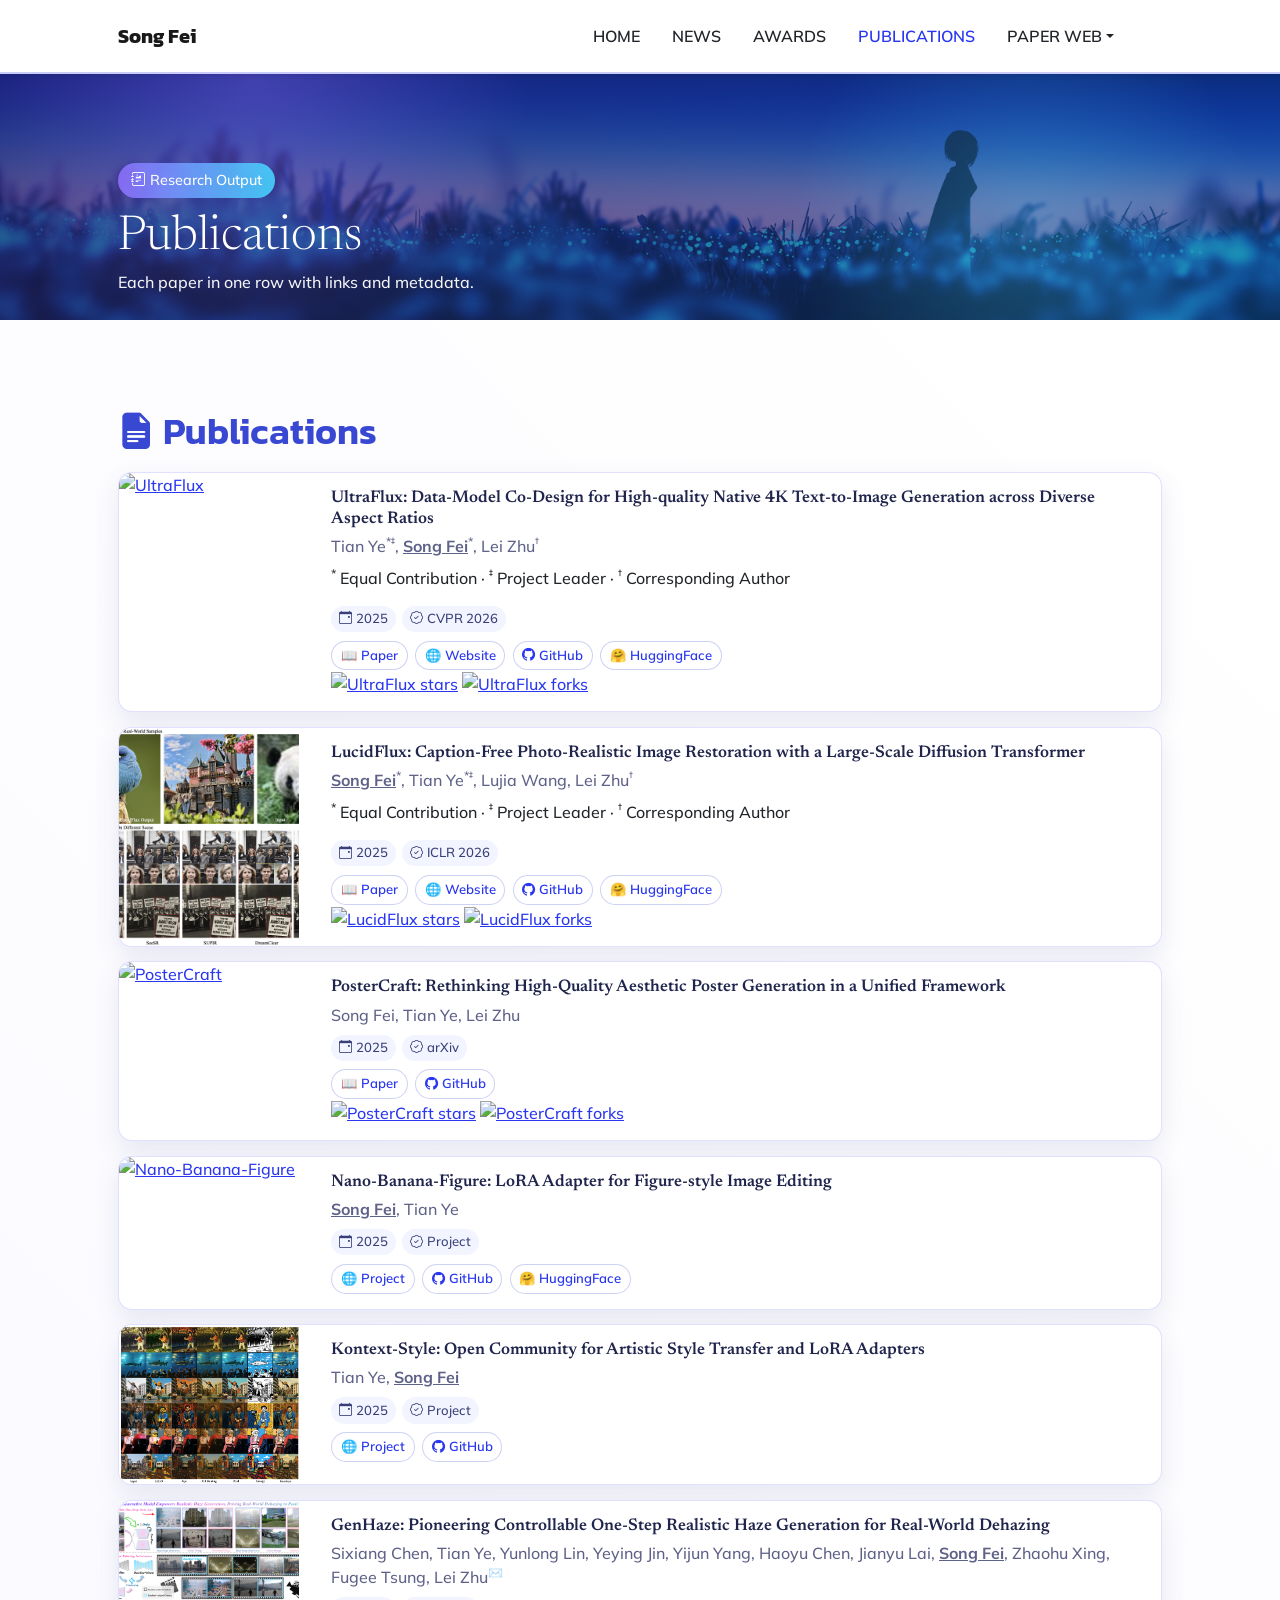
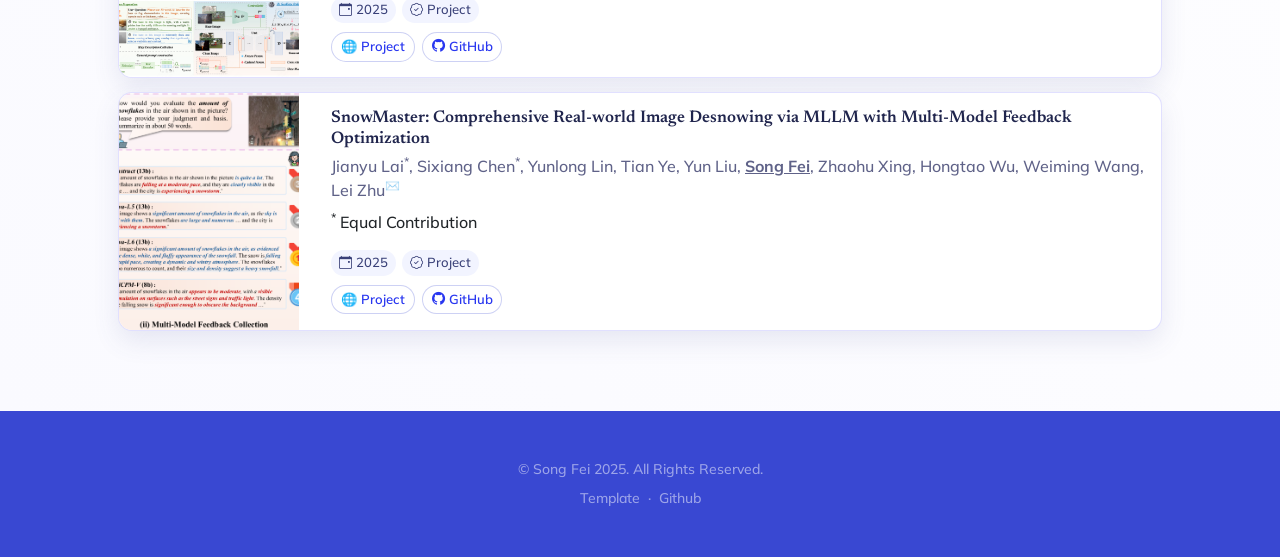
==== publications.html @ 61ed1a5d "update" ====
<!DOCTYPE html>
<html lang="en">

<head>
    <meta charset="utf-8" />
    <meta name="viewport" content="width=device-width, initial-scale=1, shrink-to-fit=no" />
    <meta name="description" content="Publications of Song Fei" />
    <meta name="author" content="Song Fei" />
    <title id="title"></title>

    <link rel="icon" type="image/x-icon" href="static/assets/favicon.ico" />
    <link href="https://cdn.jsdelivr.net/npm/bootstrap-icons@1.5.0/font/bootstrap-icons.css" rel="stylesheet" />
    <link rel="preconnect" href="https://fonts.gstatic.com" />
    <link href="https://fonts.googleapis.com/css2?family=Newsreader:ital,wght@0,600;1,600&amp;display=swap" rel="stylesheet" />
    <link href="https://fonts.googleapis.com/css2?family=Mulish:ital,wght@0,300;0,500;0,600;0,700;1,300;1,500;1,600;1,700&amp;display=swap" rel="stylesheet" />
    <link href="https://fonts.googleapis.com/css2?family=Kanit:ital,wght@0,400;1,400&amp;display=swap" rel="stylesheet" />

    <link type="text/css" href="static/css/styles.css" rel="stylesheet" />
    <link type="text/css" href="static/css/main.css" rel="stylesheet" />

    <script type="text/javascript" src="static/js/bootstrap.bundle.min.js"></script>
    <script src="https://polyfill.io/v3/polyfill.min.js?features=es6"></script>
    <script type="text/javascript" src="static/js/marked.min.js"></script>
    <script type="text/javascript" src="static/js/mathjax-config.js"></script>
    <script type="text/javascript" id="MathJax-script" src="https://cdn.jsdelivr.net/npm/mathjax@3/es5/tex-svg.js"></script>
    <script type="text/javascript" src="static/js/js-yaml.min.js"></script>
    <script type="text/javascript" src="static/js/scripts.js"></script>
</head>

<body class="page-shell">
    <nav class="header navbar navbar-expand-lg navbar-light fixed-top shadow-sm" id="mainNav">
        <div class="container px-5">
            <a id="page-top-title" class="navbar-brand fw-bold" href="index.html"></a>
            <button class="navbar-toggler" type="button" data-bs-toggle="collapse" data-bs-target="#navbarResponsive"
                aria-controls="navbarResponsive" aria-expanded="false" aria-label="Toggle navigation">
                MENU <i class="bi-list"></i>
            </button>
            <div class="collapse navbar-collapse" id="navbarResponsive">
                <ul class="navbar-nav ms-auto me-4 my-3 my-lg-0">
                    <li class="nav-item"><a class="nav-link me-lg-3" href="index.html#home">HOME</a></li>
                    <li class="nav-item"><a class="nav-link me-lg-3" href="index.html#news">NEWS</a></li>
                    <li class="nav-item"><a class="nav-link me-lg-3" href="index.html#awards">AWARDS</a></li>
                    <li class="nav-item"><a class="nav-link me-lg-3" data-nav href="publications.html">PUBLICATIONS</a></li>
                    <li class="nav-item dropdown">
                        <a class="nav-link dropdown-toggle me-lg-3" href="#" id="paperWebDropdown" role="button" data-bs-toggle="dropdown" aria-expanded="false">PAPER WEB</a>
                        <ul class="dropdown-menu dropdown-menu-end" aria-labelledby="paperWebDropdown">
                            <li><a class="dropdown-item" href="https://w2genai-lab.github.io/UltraFlux/" target="_blank">UltraFlux</a></li>
                            <li><a class="dropdown-item" href="https://w2genai-lab.github.io/LucidFlux/" target="_blank">LucidFlux</a></li>
                            <li><a class="dropdown-item" href="https://arxiv.org/abs/2506.10741" target="_blank">PosterCraft</a></li>
                            <li><a class="dropdown-item" href="https://w2genai-lab.github.io/Nano-Banana-Figure" target="_blank">Nano-Banana-Figure</a></li>
                            <li><a class="dropdown-item" href="https://w2genai-lab.github.io/Kontext-Style/" target="_blank">Kontext-Style</a></li>
                            <li><a class="dropdown-item" href="https://github.com/Ephemeral182" target="_blank">GenHaze</a></li>
                            <li><a class="dropdown-item" href="https://github.com/alexlai2860/SnowMaster.git" target="_blank">SnowMaster</a></li>
                        </ul>
                    </li>
                </ul>
            </div>
        </div>
    </nav>

    <section class="top-section fancy-hero small-hero" style="background-image: url('static/assets/img/background.jpeg');">
        <div class="top-section-content">
            <div class="container px-5 hero-content">
                <span class="hero-chip"><i class="bi bi-journal-richtext"></i> Research Output</span>
                <h1 class="text-white display-5 lh-1">Publications</h1>
                <p class="text-white hero-subtitle">Each paper in one row with links and metadata.</p>
            </div>
        </div>
    </section>

    <section class="bg-gradient-primary-to-secondary-light mt5 md5" id="publications">
        <div class="container px-5">
            <header>
                <h2><i class="bi bi-file-earmark-text-fill"></i> Publications</h2>
            </header>
            <main id="publications-list" class="publication-list" data-source="manual">
                <article class="paper-row">
                    <a class="paper-thumb image-wrapper" href="https://w2genai-lab.github.io/UltraFlux/" target="_blank" rel="noopener noreferrer" data-description="CVPR 2026">
                        <img src="static/assets/gallery/ultraflux.jpg" alt="UltraFlux">
                    </a>
                    <div class="paper-content">
                        <h3 class="paper-title"><a href="https://w2genai-lab.github.io/UltraFlux/" target="_blank" rel="noopener noreferrer">UltraFlux: Data-Model Co-Design for High-quality Native 4K Text-to-Image Generation across Diverse Aspect Ratios</a></h3>
                        <p class="paper-authors">Tian Ye<sup>*‡</sup>, <strong><u>Song Fei</u></strong><sup>*</sup>, Lei Zhu<sup>†</sup></p>
                        <p class="paper-author-notes"><sup>*</sup> Equal Contribution · <sup>‡</sup> Project Leader · <sup>†</sup> Corresponding Author</p>
                        <div class="paper-meta">
                            <span class="paper-tag"><i class="bi bi-calendar-event"></i>2025</span>
                            <span class="paper-tag"><i class="bi bi-patch-check"></i>CVPR 2026</span>
                        </div>
                        <div class="paper-actions">
                            <a class="paper-action" href="http://arxiv.org/abs/2509.22414" target="_blank" rel="noopener noreferrer">📖 Paper</a>
                            <a class="paper-action" href="https://w2genai-lab.github.io/UltraFlux/" target="_blank" rel="noopener noreferrer">🌐 Website</a>
                            <a class="paper-action" href="https://github.com/W2GenAI-Lab/UltraFlux" target="_blank" rel="noopener noreferrer"><i class="bi bi-github"></i>GitHub</a>
                            <a class="paper-action" href="https://huggingface.co/Owen777/UltraFlux-v1" target="_blank" rel="noopener noreferrer">🤗 HuggingFace</a>
                        </div>
                        <div class="repo-stats">
                            <a href="https://github.com/W2GenAI-Lab/UltraFlux/stargazers" target="_blank" rel="noopener noreferrer"><img src="https://img.shields.io/github/stars/W2GenAI-Lab/UltraFlux?style=flat-square&logo=github" alt="UltraFlux stars"></a>
                            <a href="https://github.com/W2GenAI-Lab/UltraFlux/network/members" target="_blank" rel="noopener noreferrer"><img src="https://img.shields.io/github/forks/W2GenAI-Lab/UltraFlux?style=flat-square&logo=github" alt="UltraFlux forks"></a>
                        </div>
                    </div>
                </article>

                <article class="paper-row">
                    <a class="paper-thumb image-wrapper" href="https://w2genai-lab.github.io/LucidFlux/" target="_blank" rel="noopener noreferrer" data-description="ICLR 2026">
                        <img src="static/assets/gallery/lucidflux.png" alt="LucidFlux">
                    </a>
                    <div class="paper-content">
                        <h3 class="paper-title"><a href="https://w2genai-lab.github.io/LucidFlux/" target="_blank" rel="noopener noreferrer">LucidFlux: Caption-Free Photo-Realistic Image Restoration with a Large-Scale Diffusion Transformer</a></h3>
                        <p class="paper-authors"><strong><u>Song Fei</u></strong><sup>*</sup>, Tian Ye<sup>*‡</sup>, Lujia Wang, Lei Zhu<sup>†</sup></p>
                        <p class="paper-author-notes"><sup>*</sup> Equal Contribution · <sup>‡</sup> Project Leader · <sup>†</sup> Corresponding Author</p>
                        <div class="paper-meta">
                            <span class="paper-tag"><i class="bi bi-calendar-event"></i>2025</span>
                            <span class="paper-tag"><i class="bi bi-patch-check"></i>ICLR 2026</span>
                        </div>
                        <div class="paper-actions">
                            <a class="paper-action" href="http://arxiv.org/abs/2509.22414" target="_blank" rel="noopener noreferrer">📖 Paper</a>
                            <a class="paper-action" href="https://w2genai-lab.github.io/LucidFlux/" target="_blank" rel="noopener noreferrer">🌐 Website</a>
                            <a class="paper-action" href="https://github.com/W2GenAI-Lab/LucidFlux" target="_blank" rel="noopener noreferrer"><i class="bi bi-github"></i>GitHub</a>
                            <a class="paper-action" href="https://huggingface.co/W2GenAI/LucidFlux" target="_blank" rel="noopener noreferrer">🤗 HuggingFace</a>
                        </div>
                        <div class="repo-stats">
                            <a href="https://github.com/W2GenAI-Lab/LucidFlux/stargazers" target="_blank" rel="noopener noreferrer"><img src="https://img.shields.io/github/stars/W2GenAI-Lab/LucidFlux?style=flat-square&logo=github" alt="LucidFlux stars"></a>
                            <a href="https://github.com/W2GenAI-Lab/LucidFlux/network/members" target="_blank" rel="noopener noreferrer"><img src="https://img.shields.io/github/forks/W2GenAI-Lab/LucidFlux?style=flat-square&logo=github" alt="LucidFlux forks"></a>
                        </div>
                    </div>
                </article>

                <article class="paper-row">
                    <a class="paper-thumb image-wrapper" href="https://arxiv.org/abs/2506.10741" target="_blank" rel="noopener noreferrer" data-description="arXiv 2025">
                        <img src="static/assets/gallery/postercraft.png" alt="PosterCraft">
                    </a>
                    <div class="paper-content">
                        <h3 class="paper-title"><a href="https://arxiv.org/abs/2506.10741" target="_blank" rel="noopener noreferrer">PosterCraft: Rethinking High-Quality Aesthetic Poster Generation in a Unified Framework</a></h3>
                        <p class="paper-authors">Song Fei, Tian Ye, Lei Zhu</p>
                        <div class="paper-meta">
                            <span class="paper-tag"><i class="bi bi-calendar-event"></i>2025</span>
                            <span class="paper-tag"><i class="bi bi-patch-check"></i>arXiv</span>
                        </div>
                        <div class="paper-actions">
                            <a class="paper-action" href="https://arxiv.org/abs/2506.10741" target="_blank" rel="noopener noreferrer">📖 Paper</a>
                            <a class="paper-action" href="https://github.com/W2GenAI-Lab/PosterCraft" target="_blank" rel="noopener noreferrer"><i class="bi bi-github"></i>GitHub</a>
                        </div>
                        <div class="repo-stats">
                            <a href="https://github.com/W2GenAI-Lab/PosterCraft/stargazers" target="_blank" rel="noopener noreferrer"><img src="https://img.shields.io/github/stars/W2GenAI-Lab/PosterCraft?style=flat-square&logo=github" alt="PosterCraft stars"></a>
                            <a href="https://github.com/W2GenAI-Lab/PosterCraft/network/members" target="_blank" rel="noopener noreferrer"><img src="https://img.shields.io/github/forks/W2GenAI-Lab/PosterCraft?style=flat-square&logo=github" alt="PosterCraft forks"></a>
                        </div>
                    </div>
                </article>

                <article class="paper-row">
                    <a class="paper-thumb image-wrapper" href="https://w2genai-lab.github.io/Nano-Banana-Figure" target="_blank" rel="noopener noreferrer" data-description="Project">
                        <img src="static/assets/gallery/nanobanana-figure.png" alt="Nano-Banana-Figure">
                    </a>
                    <div class="paper-content">
                        <h3 class="paper-title"><a href="https://w2genai-lab.github.io/Nano-Banana-Figure" target="_blank" rel="noopener noreferrer">Nano-Banana-Figure: LoRA Adapter for Figure-style Image Editing</a></h3>
                        <p class="paper-authors"><strong><u>Song Fei</u></strong>, Tian Ye</p>
                        <div class="paper-meta">
                            <span class="paper-tag"><i class="bi bi-calendar-event"></i>2025</span>
                            <span class="paper-tag"><i class="bi bi-patch-check"></i>Project</span>
                        </div>
                        <div class="paper-actions">
                            <a class="paper-action" href="https://w2genai-lab.github.io/Nano-Banana-Figure" target="_blank" rel="noopener noreferrer">🌐 Project</a>
                            <a class="paper-action" href="https://github.com/W2GenAI-Lab/Nano-Banana-Figure" target="_blank" rel="noopener noreferrer"><i class="bi bi-github"></i>GitHub</a>
                            <a class="paper-action" href="https://huggingface.co/W2GenAI/Nano-Banana-Figure-LoRA" target="_blank" rel="noopener noreferrer">🤗 HuggingFace</a>
                        </div>
                    </div>
                </article>

                <article class="paper-row">
                    <a class="paper-thumb image-wrapper" href="https://w2genai-lab.github.io/Kontext-Style/" target="_blank" rel="noopener noreferrer" data-description="Project">
                        <img src="static/assets/gallery/kontext-style.jpg" alt="Kontext-Style">
                    </a>
                    <div class="paper-content">
                        <h3 class="paper-title"><a href="https://w2genai-lab.github.io/Kontext-Style/" target="_blank" rel="noopener noreferrer">Kontext-Style: Open Community for Artistic Style Transfer and LoRA Adapters</a></h3>
                        <p class="paper-authors">Tian Ye, <strong><u>Song Fei</u></strong></p>
                        <div class="paper-meta">
                            <span class="paper-tag"><i class="bi bi-calendar-event"></i>2025</span>
                            <span class="paper-tag"><i class="bi bi-patch-check"></i>Project</span>
                        </div>
                        <div class="paper-actions">
                            <a class="paper-action" href="https://w2genai-lab.github.io/Kontext-Style/" target="_blank" rel="noopener noreferrer">🌐 Project</a>
                            <a class="paper-action" href="https://github.com/W2GenAI-Lab/Kontext-Style" target="_blank" rel="noopener noreferrer"><i class="bi bi-github"></i>GitHub</a>
                        </div>
                    </div>
                </article>

                <article class="paper-row">
                    <a class="paper-thumb image-wrapper" href="https://github.com/Ephemeral182" target="_blank" rel="noopener noreferrer" data-description="Project">
                        <img src="static/assets/gallery/genhaze.png" alt="GenHaze">
                    </a>
                    <div class="paper-content">
                        <h3 class="paper-title"><a href="https://github.com/Ephemeral182" target="_blank" rel="noopener noreferrer">GenHaze: Pioneering Controllable One-Step Realistic Haze Generation for Real-World Dehazing</a></h3>
                        <p class="paper-authors">Sixiang Chen, Tian Ye, Yunlong Lin, Yeying Jin, Yijun Yang, Haoyu Chen, Jianyu Lai, <strong><u>Song Fei</u></strong>, Zhaohu Xing, Fugee Tsung, Lei Zhu<sup>✉️</sup></p>
                        <div class="paper-meta">
                            <span class="paper-tag"><i class="bi bi-calendar-event"></i>2025</span>
                            <span class="paper-tag"><i class="bi bi-patch-check"></i>Project</span>
                        </div>
                        <div class="paper-actions">
                            <a class="paper-action" href="https://github.com/Ephemeral182" target="_blank" rel="noopener noreferrer">🌐 Project</a>
                            <a class="paper-action" href="https://github.com/Ephemeral182" target="_blank" rel="noopener noreferrer"><i class="bi bi-github"></i>GitHub</a>
                        </div>
                    </div>
                </article>

                <article class="paper-row">
                    <a class="paper-thumb image-wrapper" href="https://github.com/alexlai2860/SnowMaster.git" target="_blank" rel="noopener noreferrer" data-description="Project">
                        <img src="static/assets/gallery/snowmaster.png" alt="SnowMaster">
                    </a>
                    <div class="paper-content">
                        <h3 class="paper-title"><a href="https://github.com/alexlai2860/SnowMaster.git" target="_blank" rel="noopener noreferrer">SnowMaster: Comprehensive Real-world Image Desnowing via MLLM with Multi-Model Feedback Optimization</a></h3>
                        <p class="paper-authors">Jianyu Lai<sup>*</sup>, Sixiang Chen<sup>*</sup>, Yunlong Lin, Tian Ye, Yun Liu, <strong><u>Song Fei</u></strong>, Zhaohu Xing, Hongtao Wu, Weiming Wang, Lei Zhu<sup>✉️</sup></p>
                        <p class="paper-author-notes"><sup>*</sup> Equal Contribution</p>
                        <div class="paper-meta">
                            <span class="paper-tag"><i class="bi bi-calendar-event"></i>2025</span>
                            <span class="paper-tag"><i class="bi bi-patch-check"></i>Project</span>
                        </div>
                        <div class="paper-actions">
                            <a class="paper-action" href="https://github.com/alexlai2860/SnowMaster.git" target="_blank" rel="noopener noreferrer">🌐 Project</a>
                            <a class="paper-action" href="https://github.com/alexlai2860/SnowMaster" target="_blank" rel="noopener noreferrer"><i class="bi bi-github"></i>GitHub</a>
                        </div>
                    </div>
                </article>
            </main>
        </div>
    </section>

    <footer class="bg-bottom text-center py-5">
        <div class="container px-5">
            <div class="text-white-50 small">
                <div id="copyright-text" class="mb-2"></div>
                <a id="template-credit" href="https://github.com/Yixin0313/personal-homepage-template" target="_blank"></a>
                <span class="mx-1">&middot;</span>
                <a id="github-link" href="https://github.com/FeiSong123">Github</a>
            </div>
        </div>
    </footer>
</body>

</html>
---- static/css/main.css ----
@import "./styles.css";


:root{
    --h-title-color:#3948d2;
    --hero-accent: #8f70ff;
    --hero-accent-2: #45d7ff;
    --glass-bg: rgba(255, 255, 255, 0.68);
    --card-border: rgba(104, 99, 255, 0.2);
}

.header {
    border-bottom: solid 2px rgba(41, 55, 240, 0.25);
    backdrop-filter: blur(10px);
    background: rgba(255, 255, 255, 0.88);
    z-index: 10000;
}

.bg-bottom {
    background-color: var(--h-title-color);
}

.top-section {
    position: relative;
    padding: 9rem 0 6.5rem;
    background-position: center;
    background-size: cover;
    height: 26rem;
}

.top-section h2 {
    font-weight: 400;
}

.top-section .top-section-content {
    position: relative;
    z-index: 1;
}

.top-section:before {
    content: "";
    position: absolute;
    top: 0;
    left: 0;
    width: 100%;
    height: 100%;
    background: linear-gradient(135deg, rgba(34, 24, 90, 0.68), rgba(12, 70, 111, 0.45));
}

.fancy-hero::after {
    content: "";
    position: absolute;
    width: 100%;
    height: 100%;
    inset: 0;
    background:
        radial-gradient(circle at 20% 25%, rgba(143, 112, 255, 0.35), transparent 26%),
        radial-gradient(circle at 80% 70%, rgba(69, 215, 255, 0.26), transparent 22%);
    z-index: 0;
}

.hero-content {
    position: relative;
    z-index: 2;
    margin-top: 2.2rem;
}

.small-hero {
    height: 20rem;
    padding: 8rem 0 4rem;
}

.hero-chip {
    display: inline-flex;
    align-items: center;
    gap: 0.35rem;
    padding: 0.4rem 0.8rem;
    border-radius: 999px;
    color: #fff;
    background: linear-gradient(90deg, rgba(143, 112, 255, 0.88), rgba(69, 215, 255, 0.88));
    font-size: 0.9rem;
    margin-bottom: 1rem;
}

.hero-subtitle {
    max-width: 48rem;
    opacity: 0.95;
}

section header h2{
    font-family: "Kanit", -apple-system, BlinkMacSystemFont, "Segoe UI", Roboto, "Helvetica Neue", Arial, sans-serif, "Apple Color Emoji", "Segoe UI Emoji", "Segoe UI Symbol", "Noto Color Emoji" !important;
    color: var(--h-title-color);
    font-size: 2.3rem;
    line-height: 4rem;
}

section .main-body{
    font-size: 1.3rem;
    font-weight: 200;
    line-height: 2.4rem;
}


.bg-gradient-primary-to-secondary-light {
    background: linear-gradient(45deg, #fafaff, #ffffff) !important;
}

.bg-gradient-primary-to-secondary-gray {
    background: linear-gradient(45deg, #f2f6ff, #f8f8fb) !important;
}



.on-top {
    position: relative;
    z-index: 10000;
}

.top-bg {
    background-position: center;
    background-size: fill;
    width: 100%;
    height: 100%;
}

.top-bg::before {
    content: "";
    position: absolute;
    top: 0;
    left: 0;
    width: 100%;
    height: 100%;
    background: rgba(0, 0, 0, 0.4);
}


#avatar {
    position: relative;
    height: 0;
    top:min(-65px,max(-100px,calc(-1*100vw/12)));
    max-width: 55em;
    margin: 0 1.5rem 0 0;
    float: right;
    z-index: 9000;
}

#avatar img {
    height: max(130px,min(200px,calc(100vw/6)));
    box-shadow: 0 18px 35px rgba(22, 16, 68, 0.24);
    border: 4px solid rgba(255, 255, 255, 0.65);
}

@media screen and (max-width: 991px) {
    #avatar {
        margin: 0;
    }
}

.page-shell {
    background: linear-gradient(180deg, #fcfcff, #f8fbff 25%, #ffffff 100%);
}

.main-content {
    background: var(--glass-bg);
    border: 1px solid rgba(115, 120, 255, 0.18);
    border-radius: 18px;
    padding: 1.2rem 1.3rem;
    box-shadow: 0 8px 25px rgba(74, 84, 170, 0.12);
}

.quick-nav-grid {
    display: grid;
    grid-template-columns: repeat(auto-fit, minmax(240px, 1fr));
    gap: 1rem;
}

.quick-nav-card {
    text-decoration: none;
    color: #222;
    padding: 1.2rem;
    border-radius: 16px;
    background: linear-gradient(135deg, #ffffff, #f8f6ff);
    border: 1px solid var(--card-border);
    box-shadow: 0 12px 28px rgba(69, 72, 141, 0.14);
    transition: transform 0.2s ease, box-shadow 0.2s ease;
}

.quick-nav-card:hover {
    transform: translateY(-5px);
    box-shadow: 0 18px 30px rgba(67, 66, 161, 0.22);
}

.quick-nav-card i {
    font-size: 1.5rem;
    color: var(--hero-accent);
}

.quick-nav-card h3 {
    margin-top: 0.7rem;
    margin-bottom: 0.5rem;
    font-family: "Kanit", sans-serif;
    font-size: 1.3rem;
}

.quick-nav-card p {
    margin: 0;
    color: #5f617f;
}

.publication-list {
    display: flex;
    flex-direction: column;
    gap: 0.9rem;
}

.paper-row {
    display: grid;
    grid-template-columns: 180px 1fr;
    gap: 1rem;
    background: #fff;
    border: 1px solid var(--card-border);
    border-radius: 14px;
    overflow: hidden;
    box-shadow: 0 10px 26px rgba(73, 81, 150, 0.12);
}

.paper-thumb img {
    width: 100%;
    height: 100%;
    min-height: 130px;
    object-fit: cover;
}

.paper-content {
    padding: 0.95rem 1rem;
}

.paper-title {
    font-size: 1.06rem;
    margin-bottom: 0.3rem;
}

.paper-title a {
    text-decoration: none;
    color: #20254d;
}

.paper-title a:hover {
    color: var(--bs-primary);
}

.paper-authors {
    margin-bottom: 0.5rem;
    color: #5f6288;
}

.paper-meta {
    display: flex;
    gap: 0.4rem;
    flex-wrap: wrap;
    margin-bottom: 0.55rem;
}

.paper-tag {
    display: inline-flex;
    align-items: center;
    gap: 0.25rem;
    font-size: 0.82rem;
    background: #f2f4ff;
    color: #394078;
    padding: 0.2rem 0.5rem;
    border-radius: 999px;
}

.paper-actions {
    display: flex;
    flex-wrap: wrap;
    gap: 0.45rem;
}

.paper-action {
    text-decoration: none;
    display: inline-flex;
    align-items: center;
    gap: 0.25rem;
    font-size: 0.82rem;
    font-weight: 600;
    padding: 0.25rem 0.55rem;
    border-radius: 999px;
    border: 1px solid rgba(57, 72, 210, 0.25);
    background: #fff;
}

@media screen and (max-width: 768px) {
    .paper-row {
        grid-template-columns: 1fr;
    }

    .paper-thumb img {
        min-height: 160px;
        max-height: 200px;
    }
}
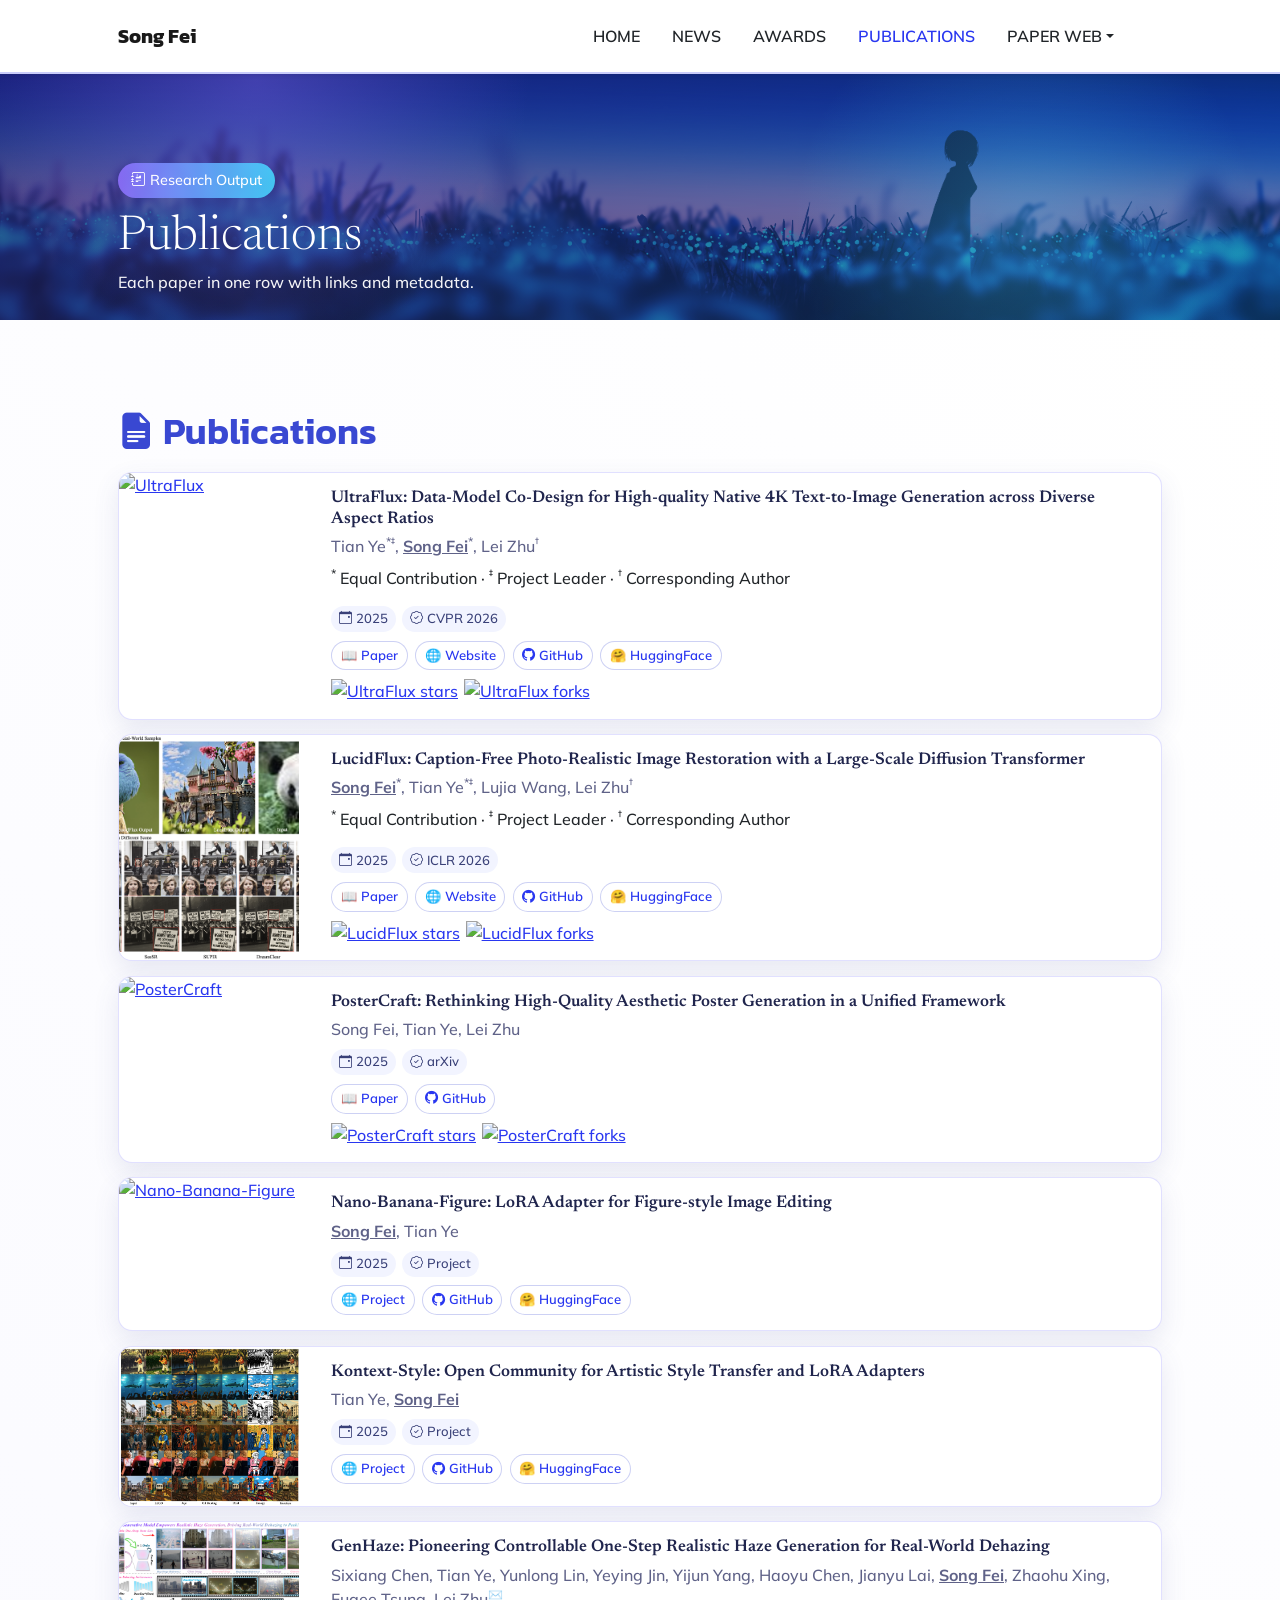
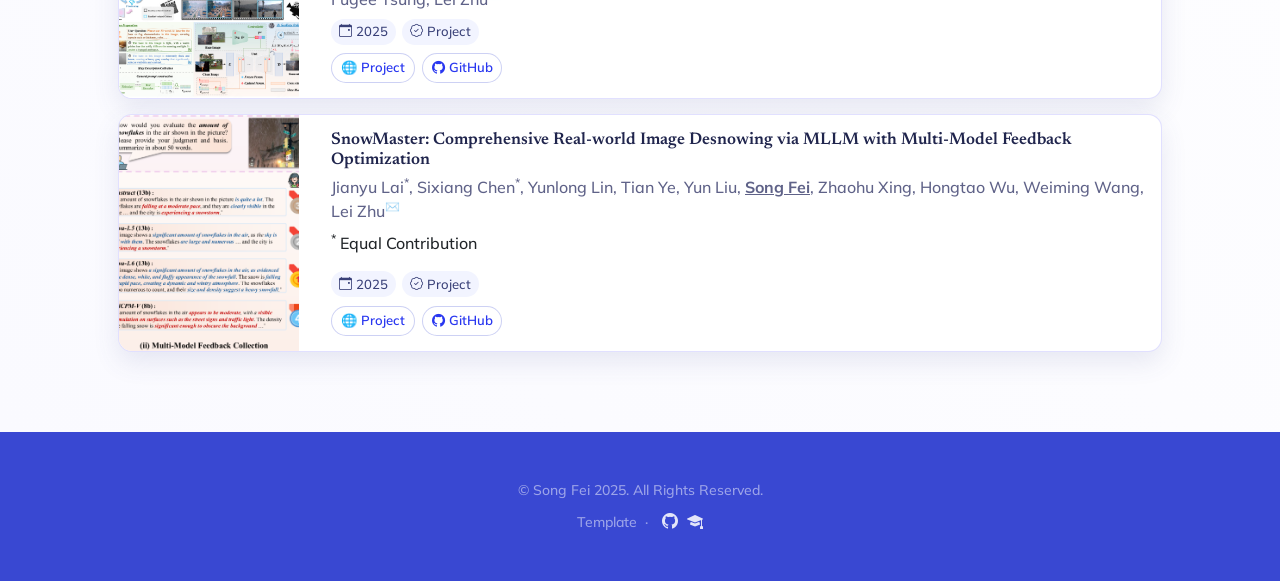
==== commit 164f95ed: "update" ====
--- a/publications.html
+++ b/publications.html
@@ -137,11 +137,11 @@
                         </div>
                         <div class="paper-actions">
                             <a class="paper-action" href="https://arxiv.org/abs/2506.10741" target="_blank" rel="noopener noreferrer">📖 Paper</a>
-                            <a class="paper-action" href="https://github.com/W2GenAI-Lab/PosterCraft" target="_blank" rel="noopener noreferrer"><i class="bi bi-github"></i>GitHub</a>
+                            <a class="paper-action" href="https://github.com/Ephemeral182/PosterCraft" target="_blank" rel="noopener noreferrer"><i class="bi bi-github"></i>GitHub</a>
                         </div>
                         <div class="repo-stats">
-                            <a href="https://github.com/W2GenAI-Lab/PosterCraft/stargazers" target="_blank" rel="noopener noreferrer"><img src="https://img.shields.io/github/stars/W2GenAI-Lab/PosterCraft?style=flat-square&logo=github" alt="PosterCraft stars"></a>
-                            <a href="https://github.com/W2GenAI-Lab/PosterCraft/network/members" target="_blank" rel="noopener noreferrer"><img src="https://img.shields.io/github/forks/W2GenAI-Lab/PosterCraft?style=flat-square&logo=github" alt="PosterCraft forks"></a>
+                            <a href="https://github.com/Ephemeral182/PosterCraft/stargazers" target="_blank" rel="noopener noreferrer"><img src="https://img.shields.io/github/stars/Ephemeral182/PosterCraft?style=flat-square&logo=github" alt="PosterCraft stars"></a>
+                            <a href="https://github.com/Ephemeral182/PosterCraft/network/members" target="_blank" rel="noopener noreferrer"><img src="https://img.shields.io/github/forks/Ephemeral182/PosterCraft?style=flat-square&logo=github" alt="PosterCraft forks"></a>
                         </div>
                     </div>
                 </article>
@@ -179,6 +179,7 @@
                         <div class="paper-actions">
                             <a class="paper-action" href="https://w2genai-lab.github.io/Kontext-Style/" target="_blank" rel="noopener noreferrer">🌐 Project</a>
                             <a class="paper-action" href="https://github.com/W2GenAI-Lab/Kontext-Style" target="_blank" rel="noopener noreferrer"><i class="bi bi-github"></i>GitHub</a>
+                            <a class="paper-action" href="https://huggingface.co/Kontext-Style" target="_blank" rel="noopener noreferrer">🤗 HuggingFace</a>
                         </div>
                     </div>
                 </article>
@@ -229,7 +230,10 @@
                 <div id="copyright-text" class="mb-2"></div>
                 <a id="template-credit" href="https://github.com/Yixin0313/personal-homepage-template" target="_blank"></a>
                 <span class="mx-1">&middot;</span>
-                <a id="github-link" href="https://github.com/FeiSong123">Github</a>
+                <span class="footer-icons">
+                    <a class="footer-icon-link" id="github-link" href="https://github.com/FeiSong123" target="_blank" aria-label="GitHub"><i class="bi bi-github"></i></a>
+                    <a class="footer-icon-link" id="scholar-link" href="https://scholar.google.com/citations?user=3Kj6HaoAAAAJ" target="_blank" aria-label="Google Scholar"><i class="bi bi-mortarboard-fill"></i></a>
+                </span>
             </div>
         </div>
     </footer>
--- a/static/css/main.css
+++ b/static/css/main.css
@@ -276,6 +276,17 @@
     display: flex;
     flex-wrap: wrap;
     gap: 0.45rem;
+}
+
+.repo-stats {
+    display: flex;
+    flex-wrap: wrap;
+    gap: 0.35rem;
+    margin-top: 0.45rem;
+}
+
+.repo-stats img {
+    height: 20px;
 }
 
 .paper-action {
@@ -291,6 +302,38 @@
     background: #fff;
 }
 
+.scrollable-news {
+    max-height: 280px;
+    overflow-y: auto;
+    padding-right: 0.4rem;
+}
+
+.scrollable-news ul {
+    margin: 0;
+    padding-left: 1.2rem;
+}
+
+.scrollable-news li {
+    margin-bottom: 0.72rem;
+}
+
+.footer-icons {
+    display: inline-flex;
+    align-items: center;
+    gap: 0.6rem;
+    margin-left: 0.4rem;
+}
+
+.footer-icon-link {
+    color: rgba(255, 255, 255, 0.86);
+    text-decoration: none;
+    font-size: 1rem;
+}
+
+.footer-icon-link:hover {
+    color: #fff;
+}
+
 @media screen and (max-width: 768px) {
     .paper-row {
         grid-template-columns: 1fr;
@@ -301,4 +344,3 @@
         max-height: 200px;
     }
 }
-
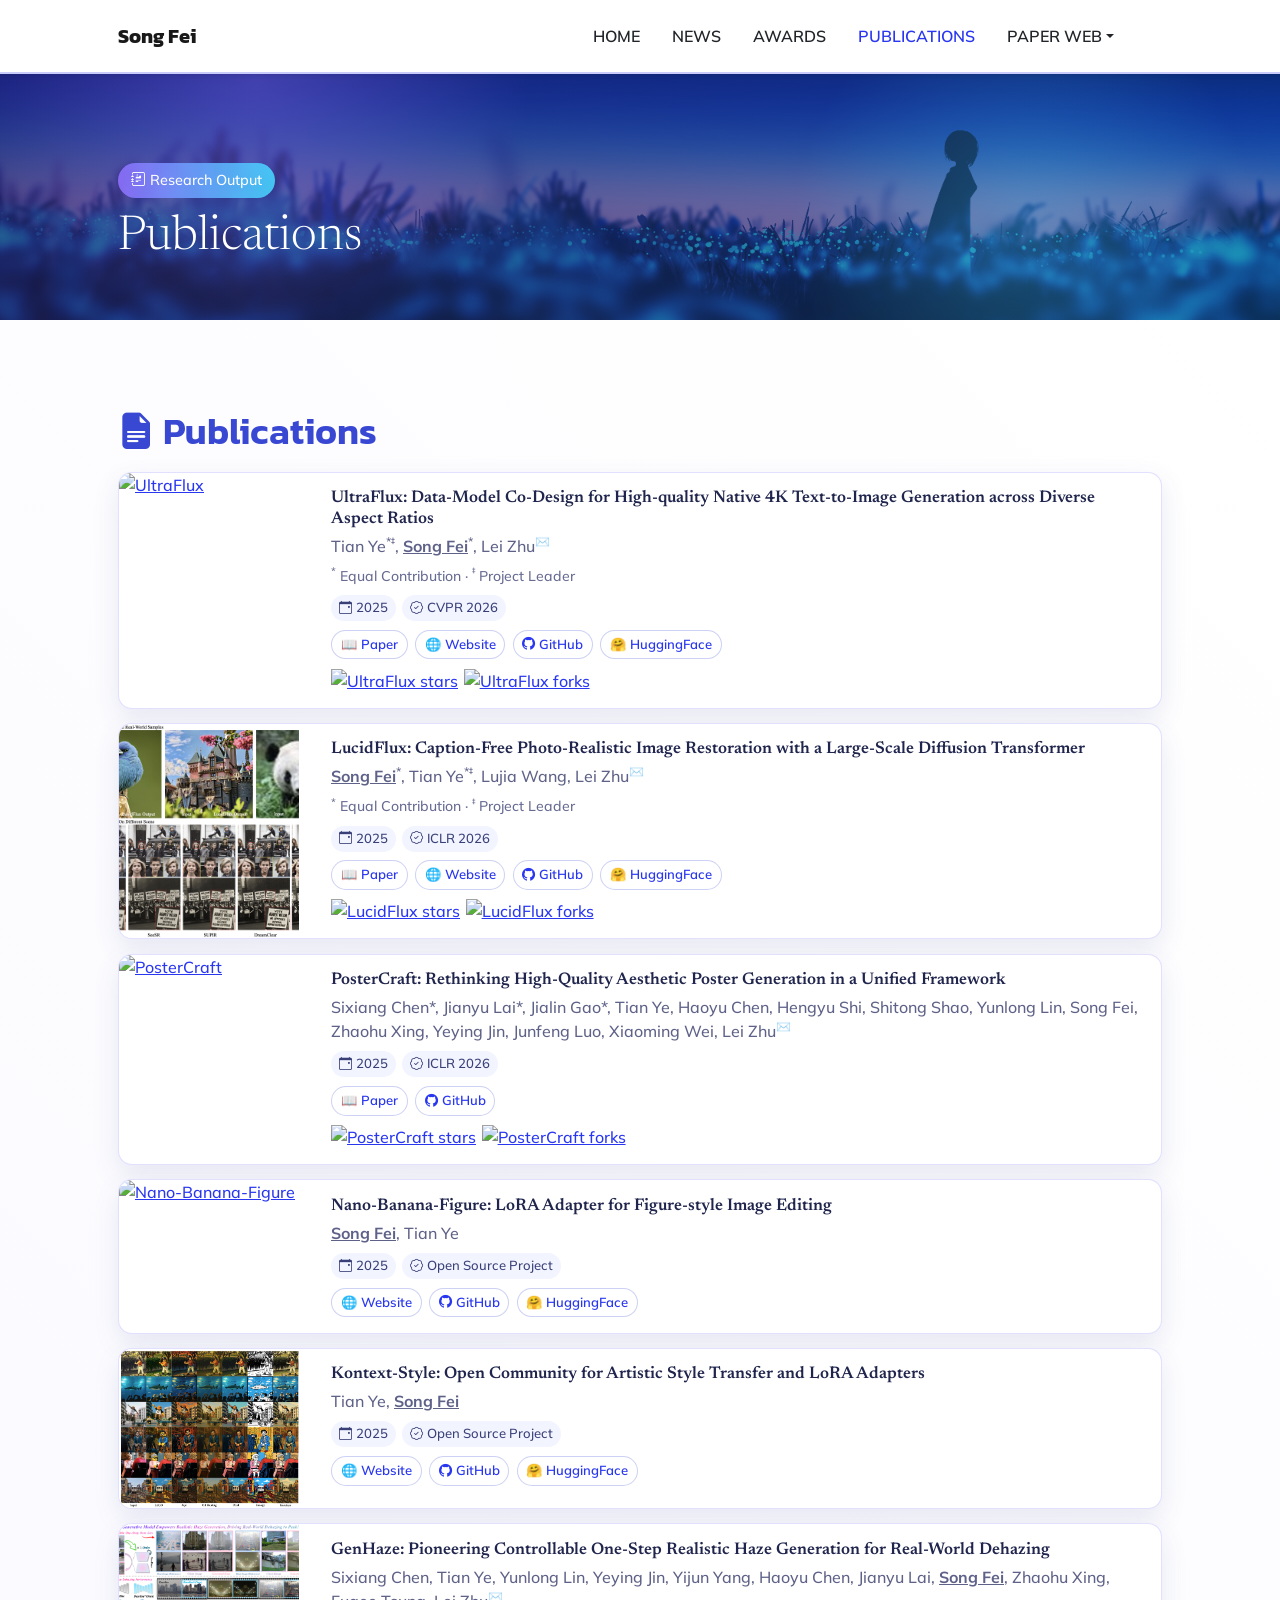
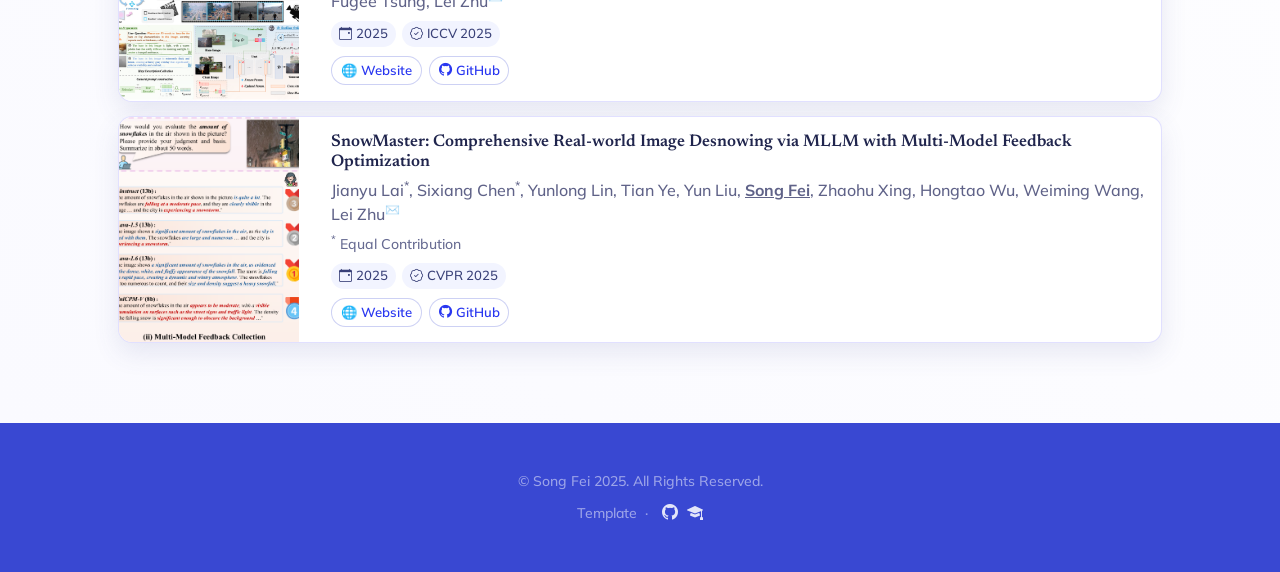
==== commit 9ba45a41: "update" ====
--- a/publications.html
+++ b/publications.html
@@ -63,7 +63,6 @@
             <div class="container px-5 hero-content">
                 <span class="hero-chip"><i class="bi bi-journal-richtext"></i> Research Output</span>
                 <h1 class="text-white display-5 lh-1">Publications</h1>
-                <p class="text-white hero-subtitle">Each paper in one row with links and metadata.</p>
             </div>
         </div>
     </section>
@@ -80,8 +79,8 @@
                     </a>
                     <div class="paper-content">
                         <h3 class="paper-title"><a href="https://w2genai-lab.github.io/UltraFlux/" target="_blank" rel="noopener noreferrer">UltraFlux: Data-Model Co-Design for High-quality Native 4K Text-to-Image Generation across Diverse Aspect Ratios</a></h3>
-                        <p class="paper-authors">Tian Ye<sup>*‡</sup>, <strong><u>Song Fei</u></strong><sup>*</sup>, Lei Zhu<sup>†</sup></p>
-                        <p class="paper-author-notes"><sup>*</sup> Equal Contribution · <sup>‡</sup> Project Leader · <sup>†</sup> Corresponding Author</p>
+                        <p class="paper-authors">Tian Ye<sup>*‡</sup>, <strong><u>Song Fei</u></strong><sup>*</sup>, Lei Zhu<sup>✉️</sup></p>
+                        <p class="paper-author-notes"><sup>*</sup> Equal Contribution · <sup>‡</sup> Project Leader </p>
                         <div class="paper-meta">
                             <span class="paper-tag"><i class="bi bi-calendar-event"></i>2025</span>
                             <span class="paper-tag"><i class="bi bi-patch-check"></i>CVPR 2026</span>
@@ -105,8 +104,8 @@
                     </a>
                     <div class="paper-content">
                         <h3 class="paper-title"><a href="https://w2genai-lab.github.io/LucidFlux/" target="_blank" rel="noopener noreferrer">LucidFlux: Caption-Free Photo-Realistic Image Restoration with a Large-Scale Diffusion Transformer</a></h3>
-                        <p class="paper-authors"><strong><u>Song Fei</u></strong><sup>*</sup>, Tian Ye<sup>*‡</sup>, Lujia Wang, Lei Zhu<sup>†</sup></p>
-                        <p class="paper-author-notes"><sup>*</sup> Equal Contribution · <sup>‡</sup> Project Leader · <sup>†</sup> Corresponding Author</p>
+                        <p class="paper-authors"><strong><u>Song Fei</u></strong><sup>*</sup>, Tian Ye<sup>*‡</sup>, Lujia Wang, Lei Zhu<sup>✉️</sup></p>
+                        <p class="paper-author-notes"><sup>*</sup> Equal Contribution · <sup>‡</sup> Project Leader </p>
                         <div class="paper-meta">
                             <span class="paper-tag"><i class="bi bi-calendar-event"></i>2025</span>
                             <span class="paper-tag"><i class="bi bi-patch-check"></i>ICLR 2026</span>
@@ -130,10 +129,10 @@
                     </a>
                     <div class="paper-content">
                         <h3 class="paper-title"><a href="https://arxiv.org/abs/2506.10741" target="_blank" rel="noopener noreferrer">PosterCraft: Rethinking High-Quality Aesthetic Poster Generation in a Unified Framework</a></h3>
-                        <p class="paper-authors">Song Fei, Tian Ye, Lei Zhu</p>
-                        <div class="paper-meta">
-                            <span class="paper-tag"><i class="bi bi-calendar-event"></i>2025</span>
-                            <span class="paper-tag"><i class="bi bi-patch-check"></i>arXiv</span>
+                        <p class="paper-authors">Sixiang Chen*, Jianyu Lai*, Jialin Gao*, Tian Ye, Haoyu Chen, Hengyu Shi, Shitong Shao, Yunlong Lin, Song Fei, Zhaohu Xing, Yeying Jin, Junfeng Luo, Xiaoming Wei, Lei Zhu<sup>✉️</sup></p>
+                        <div class="paper-meta">
+                            <span class="paper-tag"><i class="bi bi-calendar-event"></i>2025</span>
+                            <span class="paper-tag"><i class="bi bi-patch-check"></i>ICLR 2026</span>
                         </div>
                         <div class="paper-actions">
                             <a class="paper-action" href="https://arxiv.org/abs/2506.10741" target="_blank" rel="noopener noreferrer">📖 Paper</a>
@@ -155,10 +154,10 @@
                         <p class="paper-authors"><strong><u>Song Fei</u></strong>, Tian Ye</p>
                         <div class="paper-meta">
                             <span class="paper-tag"><i class="bi bi-calendar-event"></i>2025</span>
-                            <span class="paper-tag"><i class="bi bi-patch-check"></i>Project</span>
-                        </div>
-                        <div class="paper-actions">
-                            <a class="paper-action" href="https://w2genai-lab.github.io/Nano-Banana-Figure" target="_blank" rel="noopener noreferrer">🌐 Project</a>
+                            <span class="paper-tag"><i class="bi bi-patch-check"></i>Open Source Project</span>
+                        </div>
+                        <div class="paper-actions">
+                            <a class="paper-action" href="https://w2genai-lab.github.io/Nano-Banana-Figure" target="_blank" rel="noopener noreferrer">🌐 Website</a>
                             <a class="paper-action" href="https://github.com/W2GenAI-Lab/Nano-Banana-Figure" target="_blank" rel="noopener noreferrer"><i class="bi bi-github"></i>GitHub</a>
                             <a class="paper-action" href="https://huggingface.co/W2GenAI/Nano-Banana-Figure-LoRA" target="_blank" rel="noopener noreferrer">🤗 HuggingFace</a>
                         </div>
@@ -174,10 +173,10 @@
                         <p class="paper-authors">Tian Ye, <strong><u>Song Fei</u></strong></p>
                         <div class="paper-meta">
                             <span class="paper-tag"><i class="bi bi-calendar-event"></i>2025</span>
-                            <span class="paper-tag"><i class="bi bi-patch-check"></i>Project</span>
-                        </div>
-                        <div class="paper-actions">
-                            <a class="paper-action" href="https://w2genai-lab.github.io/Kontext-Style/" target="_blank" rel="noopener noreferrer">🌐 Project</a>
+                            <span class="paper-tag"><i class="bi bi-patch-check"></i>Open Source Project</span>
+                        </div>
+                        <div class="paper-actions">
+                            <a class="paper-action" href="https://w2genai-lab.github.io/Kontext-Style/" target="_blank" rel="noopener noreferrer">🌐 Website</a>
                             <a class="paper-action" href="https://github.com/W2GenAI-Lab/Kontext-Style" target="_blank" rel="noopener noreferrer"><i class="bi bi-github"></i>GitHub</a>
                             <a class="paper-action" href="https://huggingface.co/Kontext-Style" target="_blank" rel="noopener noreferrer">🤗 HuggingFace</a>
                         </div>
@@ -193,10 +192,10 @@
                         <p class="paper-authors">Sixiang Chen, Tian Ye, Yunlong Lin, Yeying Jin, Yijun Yang, Haoyu Chen, Jianyu Lai, <strong><u>Song Fei</u></strong>, Zhaohu Xing, Fugee Tsung, Lei Zhu<sup>✉️</sup></p>
                         <div class="paper-meta">
                             <span class="paper-tag"><i class="bi bi-calendar-event"></i>2025</span>
-                            <span class="paper-tag"><i class="bi bi-patch-check"></i>Project</span>
-                        </div>
-                        <div class="paper-actions">
-                            <a class="paper-action" href="https://github.com/Ephemeral182" target="_blank" rel="noopener noreferrer">🌐 Project</a>
+                            <span class="paper-tag"><i class="bi bi-patch-check"></i>ICCV 2025</span>
+                        </div>
+                        <div class="paper-actions">
+                            <a class="paper-action" href="https://github.com/Ephemeral182" target="_blank" rel="noopener noreferrer">🌐 Website</a>
                             <a class="paper-action" href="https://github.com/Ephemeral182" target="_blank" rel="noopener noreferrer"><i class="bi bi-github"></i>GitHub</a>
                         </div>
                     </div>
@@ -212,10 +211,10 @@
                         <p class="paper-author-notes"><sup>*</sup> Equal Contribution</p>
                         <div class="paper-meta">
                             <span class="paper-tag"><i class="bi bi-calendar-event"></i>2025</span>
-                            <span class="paper-tag"><i class="bi bi-patch-check"></i>Project</span>
-                        </div>
-                        <div class="paper-actions">
-                            <a class="paper-action" href="https://github.com/alexlai2860/SnowMaster.git" target="_blank" rel="noopener noreferrer">🌐 Project</a>
+                            <span class="paper-tag"><i class="bi bi-patch-check"></i>CVPR 2025</span>
+                        </div>
+                        <div class="paper-actions">
+                            <a class="paper-action" href="https://github.com/alexlai2860/SnowMaster.git" target="_blank" rel="noopener noreferrer">🌐 Website</a>
                             <a class="paper-action" href="https://github.com/alexlai2860/SnowMaster" target="_blank" rel="noopener noreferrer"><i class="bi bi-github"></i>GitHub</a>
                         </div>
                     </div>
--- a/static/css/main.css
+++ b/static/css/main.css
@@ -278,6 +278,31 @@
     gap: 0.45rem;
 }
 
+.about-links-inline {
+    display: flex;
+    flex-wrap: wrap;
+    gap: 0.9rem;
+    margin-bottom: 1rem;
+}
+
+.about-links-inline a {
+    text-decoration: none;
+    display: inline-flex;
+    align-items: center;
+    gap: 0.3rem;
+    font-weight: 600;
+}
+
+.paper-author-notes {
+    margin-bottom: 0.5rem;
+    color: #676b92;
+    font-size: 0.88rem;
+}
+
+.publications-hidden {
+    display: none;
+}
+
 .repo-stats {
     display: flex;
     flex-wrap: wrap;
